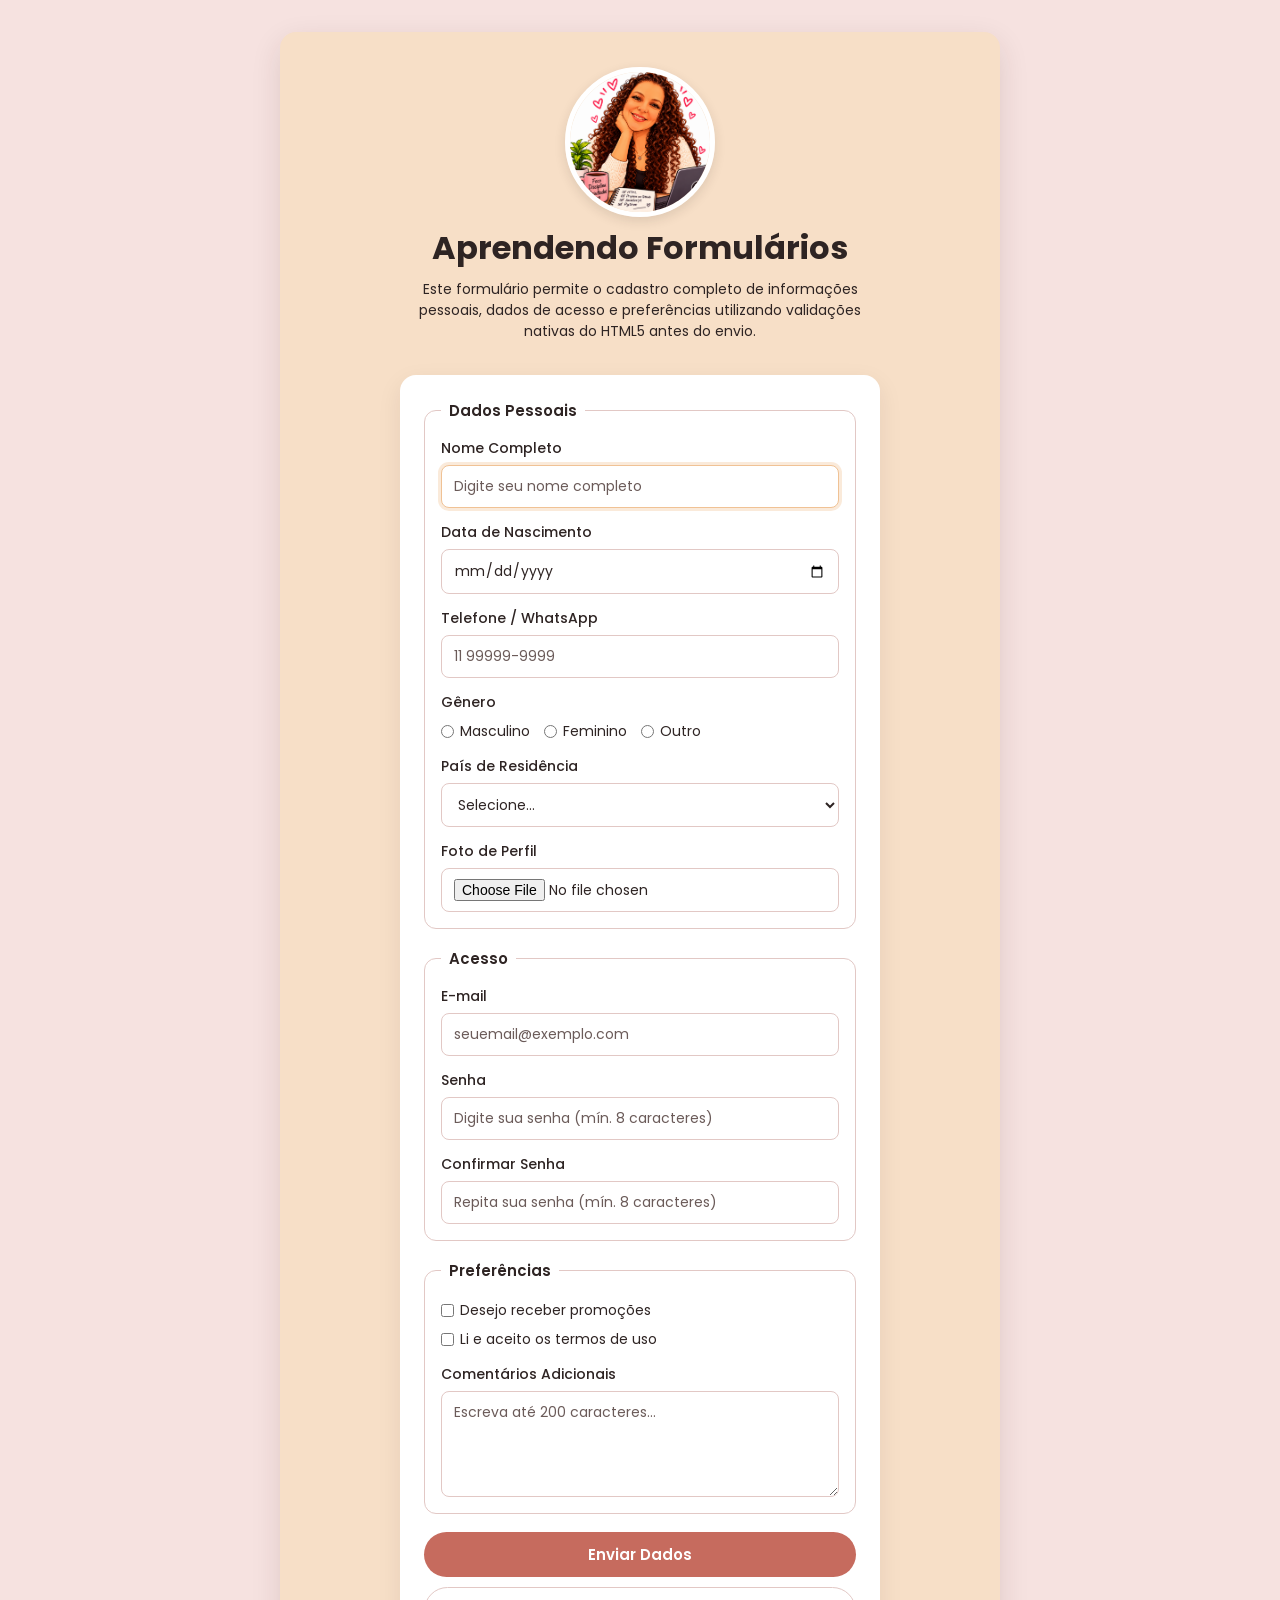
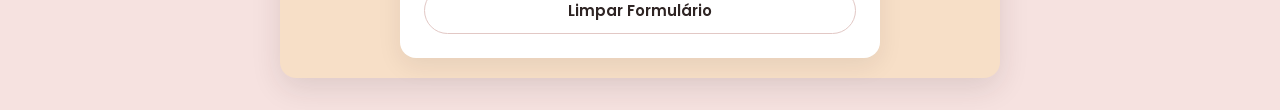
==== AtivSemana4/index.html @ abc37935 "Atualizando atividade" ====
<!DOCTYPE html>
<html lang="pt-br">
<head>
    <meta charset="UTF-8">
    <meta name="viewport" content="width=device-width, initial-scale=1.0">
    <link rel="preconnect" href="https://fonts.googleapis.com">
    <link rel="preconnect" href="https://fonts.gstatic.com" crossorigin>
    <link href="https://fonts.googleapis.com/css2?family=Poppins:ital,wght@0,100;0,200;0,300;0,400;0,500;0,600;0,700;0,800;0,900;1,100;1,200;1,300;1,400;1,500;1,600;1,700;1,800;1,900&display=swap" rel="stylesheet">
    <link rel="stylesheet" href="style.css">
    <title>Aprendendo Formulários</title>
</head>
<body>
    <main class="container">
        <section class="cabecalho">
            <img src="imagens/avatar.png" alt="Avatar de uma mulher" class="avatar">
            <h1>Aprendendo Formulários</h1>
            <p>Este formulário permite o cadastro completo de informações pessoais, dados de acesso e preferências utilizando validações nativas do HTML5 antes do envio.</p>
        </section>

        <section class="container-sec">
            <div class="container-formulario">
                <form action="recebedados.html" method="post">
                    <fieldset class="grupo-secao">
                        <legend>Dados Pessoais</legend>

                        <div class="campo">
                            <label for="nome-completo">Nome Completo</label>
                            <input
                                type="text"
                                name="nomeCompleto"
                                id="nome-completo"
                                placeholder="Digite seu nome completo"
                                maxlength="50"
                                pattern="[A-Za-zÀ-ÖØ-öø-ÿ]+( [A-Za-zÀ-ÖØ-öø-ÿ]+)+"
                                title="Digite seu nome completo sem números"
                                autofocus
                                required
                            >
                        </div>

                        <div class="campo">
                            <label for="data-nascimento">Data de Nascimento</label>
                            <input
                                type="date"
                                name="dataNascimento"
                                id="data-nascimento"
                                min="1920-01-01"
                                max="2008-10-08"
                                title="Você deve ter pelo menos 18 anos"
                                required
                            >
                        </div>

                        <div class="campo">
                            <label for="telefone">Telefone / WhatsApp</label>
                            <input
                                type="tel"
                                name="telefone"
                                id="telefone"
                                placeholder="11 99999-9999"
                                pattern="[0-9]{2} [0-9]{5}-[0-9]{4}"
                                title="Formato exigido: DDD + Número (ex: 11 99999-9999)"
                            >
                        </div>

                        <div class="campo">
                            <label for="genero-masculino">Gênero</label>
                            <div class="opcoes-linha">
                                <label class="opcao-item" for="genero-masculino">
                                    <input type="radio" name="genero" id="genero-masculino" value="Masculino">
                                    <span>Masculino</span>
                                </label>
                                <label class="opcao-item" for="genero-feminino">
                                    <input type="radio" name="genero" id="genero-feminino" value="Feminino">
                                    <span>Feminino</span>
                                </label>
                                <label class="opcao-item" for="genero-outro">
                                    <input type="radio" name="genero" id="genero-outro" value="Outro">
                                    <span>Outro</span>
                                </label>
                            </div>
                        </div>

                        <div class="campo">
                            <label for="pais">País de Residência</label>
                            <select name="pais" id="pais">
                                <option value="" disabled selected>Selecione...</option>
                                <optgroup label="América do Sul">
                                    <option value="Brasil">Brasil</option>
                                    <option value="Argentina">Argentina</option>
                                    <option value="Chile">Chile</option>
                                </optgroup>
                                <optgroup label="América do Norte">
                                    <option value="Canadá">Canadá</option>
                                    <option value="Estados Unidos">Estados Unidos</option>
                                    <option value="México">México</option>
                                </optgroup>
                                <optgroup label="Europa">
                                    <option value="Portugal">Portugal</option>
                                    <option value="Espanha">Espanha</option>
                                    <option value="Alemanha">Alemanha</option>
                                </optgroup>
                                <optgroup label="Ásia">
                                    <option value="Japão">Japão</option>
                                    <option value="Coreia do Sul">Coreia do Sul</option>
                                </optgroup>
                            </select>
                        </div>

                        <div class="campo">
                            <label for="foto-perfil">Foto de Perfil</label>
                            <input
                                type="file"
                                name="fotoPerfil"
                                id="foto-perfil"
                                accept="image/*"
                            >
                        </div>
                    </fieldset>

                    <fieldset class="grupo-secao">
                        <legend>Acesso</legend>

                        <div class="campo">
                            <label for="email">E-mail</label>
                            <input
                                type="email"
                                name="email"
                                id="email"
                                placeholder="seuemail@exemplo.com"
                                autocomplete="email"
                                pattern="[a-z0-9._%+\-]+@[a-z0-9.\-]+\.[a-z]{2,}$"
                                title="Digite um e-mail válido"
                                required
                            >
                        </div>

                        <div class="campo">
                            <label for="senha">Senha</label>
                            <input
                                type="password"
                                name="senha"
                                id="senha"
                                placeholder="Digite sua senha (mín. 8 caracteres)"
                                minlength="8"
                                title="A senha deve ter no mínimo 8 caracteres"
                                required
                            >
                        </div>

                        <div class="campo">
                            <label for="confirmar-senha">Confirmar Senha</label>
                            <input
                                type="password"
                                name="confirmarSenha"
                                id="confirmar-senha"
                                placeholder="Repita sua senha (mín. 8 caracteres)"
                                minlength="8"
                                title="Confirme sua senha com no mínimo 8 caracteres"
                                required
                            >
                        </div>
                    </fieldset>

                    <fieldset class="grupo-secao">
                        <legend>Preferências</legend>

                        <div class="campo">
                            <div class="opcoes-coluna">
                                <label class="opcao-item" for="promocoes">
                                    <input type="checkbox" name="promocoes" id="promocoes" value="sim">
                                    <span>Desejo receber promoções</span>
                                </label>
                                <label class="opcao-item" for="termos">
                                    <input type="checkbox" name="termos" id="termos" value="aceito" required>
                                    <span>Li e aceito os termos de uso</span>
                                </label>
                            </div>
                        </div>

                        <div class="campo">
                            <label for="comentarios">Comentários Adicionais</label>
                            <textarea
                                name="comentarios"
                                id="comentarios"
                                rows="4"
                                maxlength="200"
                                placeholder="Escreva até 200 caracteres..."
                            ></textarea>
                        </div>
                    </fieldset>

                    <div class="acoes">
                        <button type="submit">Enviar Dados</button>
                        <button type="reset" class="btn-limpar">Limpar Formulário</button>
                    </div>
                </form>
            </div>
        </section>
    </main>
</body>
</html>
---- AtivSemana4/style.css ----
*{
    margin: 0;
    padding: 0;
    box-sizing: border-box;
}

img {
    max-width: 100%;
    display: block;
}

:root {
    --cor-fundo-principal: #F6E2E0;
    --container: #f7dfc7;
    --fundo-formulario: #FFFFFF;
    --borda-formulario: #E2C8C5;
    --botao-envio: #C66B5E;
    --botao-envio-hover: #a95647;
    --texto-principal: #2E2423;
    --texto-secundario: #6B5B59;
    --area-focada: #f0c295;
}

body {
    background-color: var(--cor-fundo-principal);
    font-family: "Poppins", sans-serif;
    display: flex;
    flex-direction: column;
    align-items: center;
    padding: 32px 16px;
}

.container {
    background-color: var(--container);
    display: flex;
    flex-direction: column;
    width: 100%;
    max-width: 720px;
    padding: 20px;
    margin: 0 auto;
    align-items: center;
    justify-content: center;
    text-align: center;
    box-shadow: 0 10px 30px rgba(46, 36, 35, 0.12);
    border-radius: 16px;
}

.cabecalho {
    display: flex;
    flex-direction: column;
    justify-content: center;
    align-items: center;
    gap: 12px;
    width: 100%;
    max-width: 520px;
    padding: 15px;
    margin-bottom: 18px;
}

.cabecalho h1 {
    font-size: 32px;
    line-height: 1.2;
    color: var(--texto-principal);
}

.cabecalho p {
    font-size: 14px;
    line-height: 1.5;
    color: var(--texto-principal);
}

.avatar {
    width: 150px;
    height: 150px;
    border: 5px solid #FFFFFF;
    border-radius: 50%;
    object-fit: cover;
    box-shadow: 0 4px 12px rgba(44, 30, 27, 0.12);
}

.container-sec {
    width: 100%;
    max-width: 480px;
}

.container-formulario {
    display: flex;
    flex-direction: column;
    width: 100%;
}

.container-formulario form {
    background-color: var(--fundo-formulario);
    padding: 24px;
    border-radius: 16px;
    box-shadow: 0 8px 24px rgba(44, 30, 27, 0.08);
    display: flex;
    flex-direction: column;
    gap: 18px;
}

.grupo-secao {
    border: 1px solid var(--borda-formulario);
    border-radius: 12px;
    padding: 16px;
    display: flex;
    flex-direction: column;
    gap: 14px;
    text-align: left;
}

.grupo-secao legend {
    padding: 0 8px;
    font-size: 15px;
    font-weight: 600;
    color: var(--texto-principal);
}

.campo {
    display: flex;
    flex-direction: column;
    text-align: left;
    gap: 6px;
    color: var(--texto-principal);
}

.campo label {
    font-size: 14px;
    font-weight: 500;
    color: var(--texto-principal);
}

input[type="text"],
input[type="email"],
input[type="tel"],
input[type="date"],
input[type="password"],
input[type="file"],
select,
textarea {
    width: 100%;
    padding: 10px 12px;
    border: 1px solid var(--borda-formulario);
    border-radius: 8px;
    background-color: var(--fundo-formulario);
    color: var(--texto-principal);
    font-family: inherit;
    font-size: 14px;
}

input::placeholder,
textarea::placeholder {
    color: var(--texto-secundario);
}

input:focus,
select:focus,
textarea:focus {
    outline: none;
    border-color: var(--area-focada);
    box-shadow: 0 0 0 3px rgba(240, 194, 149, 0.35);
}

textarea {
    resize: vertical;
}

.opcoes-linha {
    display: flex;
    flex-wrap: wrap;
    gap: 14px;
    margin-top: 2px;
}

.opcoes-coluna {
    display: flex;
    flex-direction: column;
    gap: 8px;
    margin-top: 2px;
}

.opcao-item {
    display: inline-flex;
    align-items: center;
    gap: 6px;
    font-size: 14px;
    font-weight: 400 !important;
    cursor: pointer;
}

input[type="radio"],
input[type="checkbox"] {
    accent-color: var(--botao-envio);
    cursor: pointer;
}

.acoes {
    display: flex;
    flex-direction: column;
    gap: 10px;
}

button {
    width: 100%;
    padding: 11px;
    background-color: var(--botao-envio);
    color: #FFFFFF;
    border: none;
    border-radius: 999px;
    font-family: inherit;
    font-size: 15px;
    font-weight: 600;
    cursor: pointer;
}

button:hover {
    background-color: var(--botao-envio-hover);
}

.btn-limpar {
    background-color: transparent;
    color: var(--texto-principal);
    border: 1px solid var(--borda-formulario);
}

.btn-limpar:hover {
    background-color: var(--cor-fundo-principal);
}
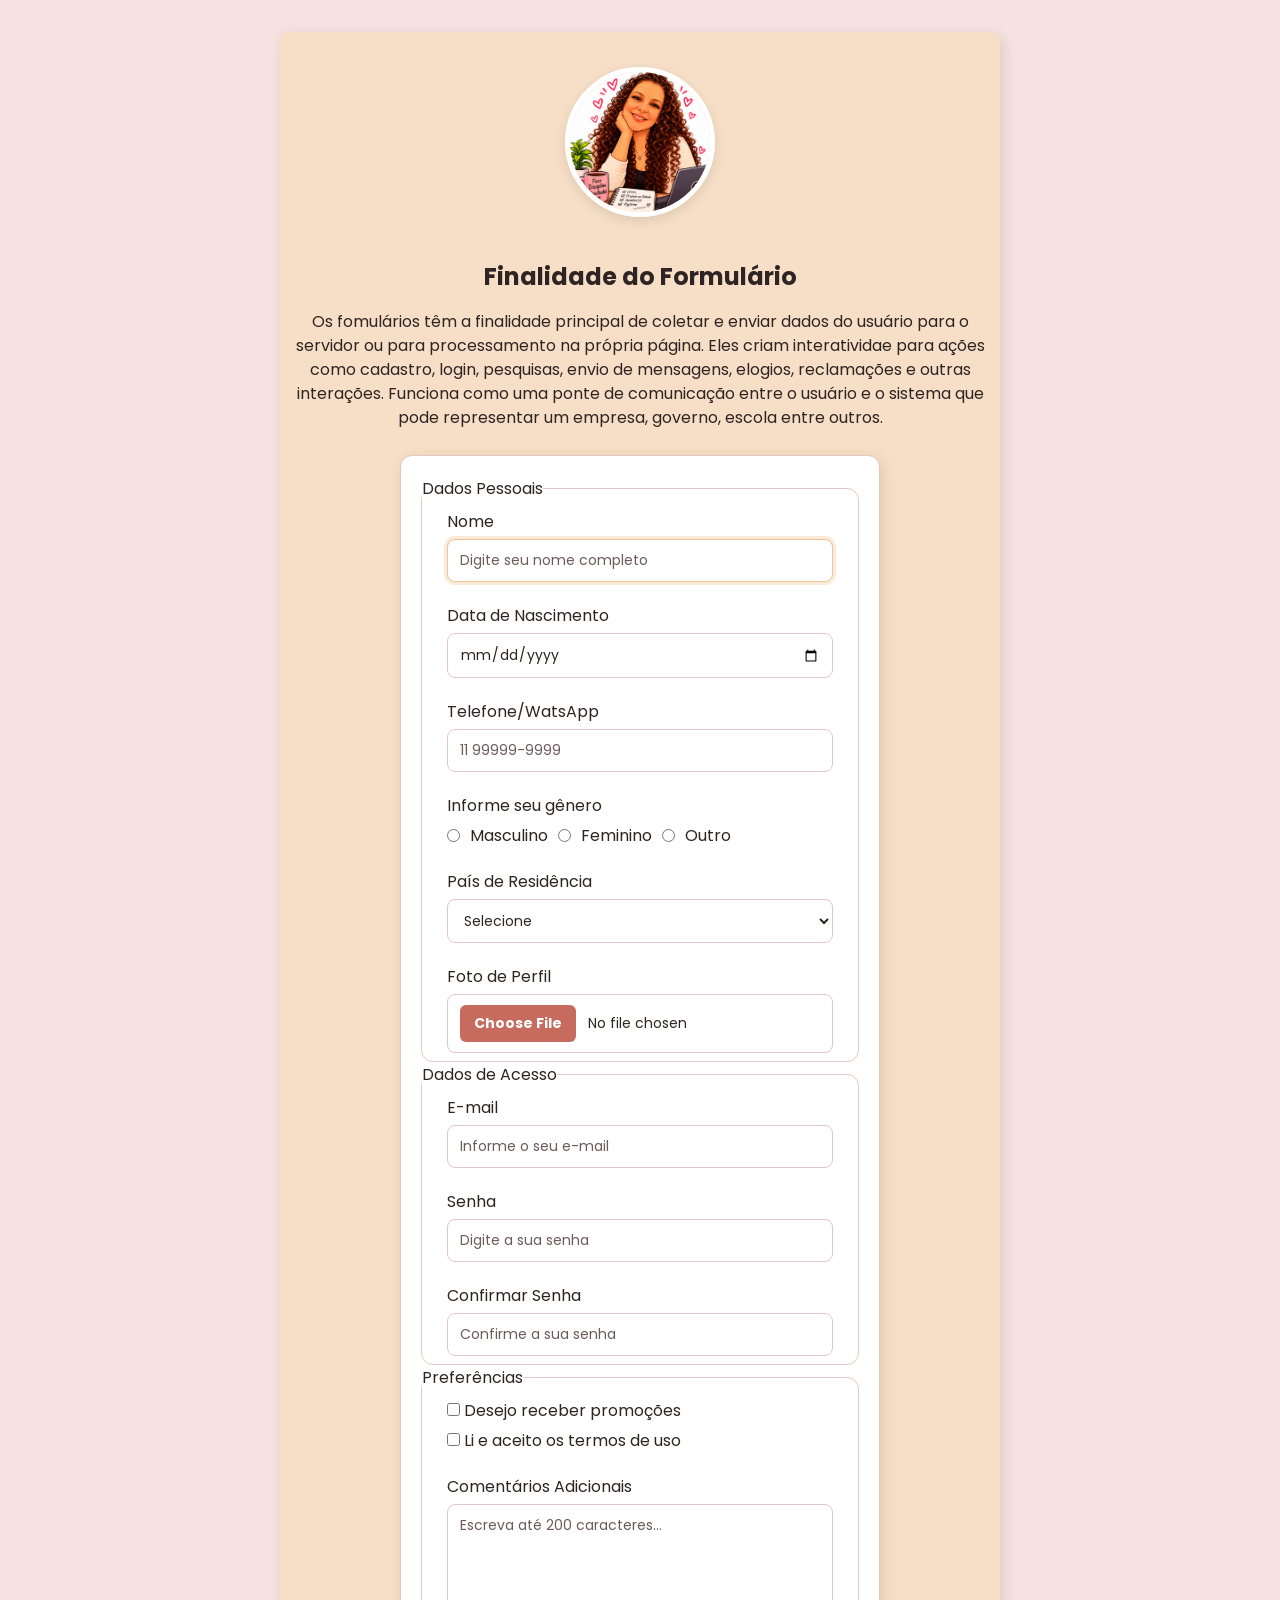
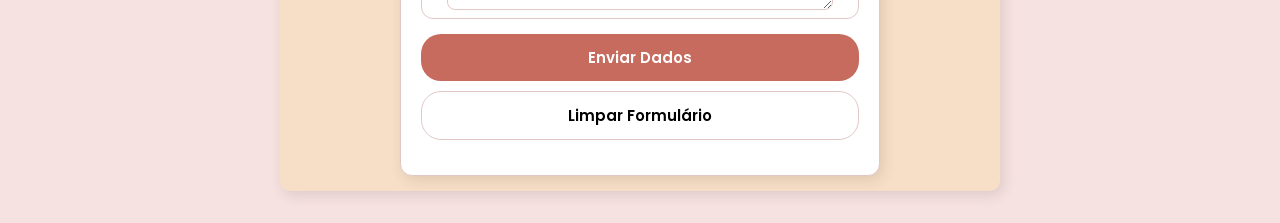
==== commit 5e26972c: "Atualizando atividade avaliativa" ====
--- a/AtivSemana4/index.html
+++ b/AtivSemana4/index.html
@@ -8,195 +8,319 @@
     <link href="https://fonts.googleapis.com/css2?family=Poppins:ital,wght@0,100;0,200;0,300;0,400;0,500;0,600;0,700;0,800;0,900;1,100;1,200;1,300;1,400;1,500;1,600;1,700;1,800;1,900&display=swap" rel="stylesheet">
     <link rel="stylesheet" href="style.css">
     <title>Aprendendo Formulários</title>
+    <script src="acoes.js" defer></script>
 </head>
 <body>
-    <main class="container">
-        <section class="cabecalho">
-            <img src="imagens/avatar.png" alt="Avatar de uma mulher" class="avatar">
-            <h1>Aprendendo Formulários</h1>
-            <p>Este formulário permite o cadastro completo de informações pessoais, dados de acesso e preferências utilizando validações nativas do HTML5 antes do envio.</p>
+    <main class="container-principal">
+        <section class="container-info">
+            <figure class="avatar">
+                <img src="imagens/avatar.png" alt="Avatar de uma mulher">
+            </figure>
+            <h1>Finalidade do Formulário</h1>
+            <p class="finalidade-form">
+                Os fomulários têm a finalidade principal de coletar e enviar dados do usuário para o servidor ou para processamento na própria página. Eles criam interatividae para ações como cadastro, login, pesquisas, envio de mensagens, elogios, reclamações e outras interações. Funciona como uma ponte de comunicação entre o usuário e o sistema que pode representar um empresa, governo, escola entre outros. 
+            </p>
         </section>
-
-        <section class="container-sec">
-            <div class="container-formulario">
-                <form action="recebedados.html" method="post">
-                    <fieldset class="grupo-secao">
-                        <legend>Dados Pessoais</legend>
-
-                        <div class="campo">
-                            <label for="nome-completo">Nome Completo</label>
-                            <input
-                                type="text"
-                                name="nomeCompleto"
-                                id="nome-completo"
-                                placeholder="Digite seu nome completo"
-                                maxlength="50"
-                                pattern="[A-Za-zÀ-ÖØ-öø-ÿ]+( [A-Za-zÀ-ÖØ-öø-ÿ]+)+"
-                                title="Digite seu nome completo sem números"
-                                autofocus
-                                required
-                            >
+        <section class="container-form">
+            <form action="recebedados.html" method="post" id="formulario-contato">
+                <fieldset class="grupo-secao">
+                    <legend>Dados Pessoais</legend>
+                    <div class="campo-form">
+                        <label for="nome">Nome</label>
+                        <input type="text" name="nome" id="nome" autocomplete="name" placeholder="Digite seu nome completo" title="Digite seu nome completo sem números" maxlength="50" autofocus required>
+                    </div>
+                    <div class="campo-form">
+                        <label for="data-nasc">Data de Nascimento</label>
+                        <input type="date" name="data-nasc"  id="data-nasc" max="2008-11-23" min="1920-01-01" required >
+                    </div>
+                    <div class="campo-form">
+                        <label for="tel">Telefone/WatsApp</label>
+                        <input type="tel" name="tel" id="tel" placeholder="11 99999-9999" pattern="[0-9]{2} [0-9]{5}-[0-9]{4}" title="Formato exigido: DDD + Número(ex:  11 99999-9999)">
+                    </div>
+                    
+                    <div class="campo-form">
+                        <label for="genero">Informe seu gênero</label>
+                        <div class="genero">
+                            <input type="radio" name="genero" id="genero" value="masculino">
+                            <span>Masculino</span>
+                            <input type="radio" name="genero" id="genero" value="feminino">
+                            <span>Feminino</span>
+                            <input type="radio" name="genero" id="genero" value="outro">
+                            <span>Outro</span>
                         </div>
-
-                        <div class="campo">
-                            <label for="data-nascimento">Data de Nascimento</label>
-                            <input
-                                type="date"
-                                name="dataNascimento"
-                                id="data-nascimento"
-                                min="1920-01-01"
-                                max="2008-10-08"
-                                title="Você deve ter pelo menos 18 anos"
-                                required
-                            >
+                    </div>
+                    <div class="campo-form">
+                        <label for="pais">País de Residência</label>
+                        <select name="pais" id="pais" required>
+                            <option value="" disabled selected>Selecione</option>
+                            <optgroup label="América do Sul">
+                                <option value="AR">Argentina</option>
+                                <option value="BO">Bolívia</option>
+                                <option value="BR">Brasil</option>
+                                <option value="CL">Chile</option>
+                                <option value="CO">Colômbia</option>
+                                <option value="EC">Equador</option>
+                                <option value="GY">Guiana</option>
+                                <option value="GF">Guiana Francesa</option>
+                                <option value="PY">Paraguai</option>
+                                <option value="PE">Peru</option>
+                                <option value="SR">Suriname</option>
+                                <option value="UY">Uruguai</option>
+                                <option value="VE">Venezuela</option>
+                            </optgroup>
+
+                            <optgroup label="América do Norte">
+                                <option value="CA">Canadá</option>
+                                <option value="US">Estados Unidos</option>
+                                <option value="MX">México</option>
+                            </optgroup>
+
+                            <optgroup label="América Central">
+                                <option value="BZ">Belize</option>
+                                <option value="CR">Costa Rica</option>
+                                <option value="SV">El Salvador</option>
+                                <option value="GT">Guatemala</option>
+                                <option value="HN">Honduras</option>
+                                <option value="NI">Nicarágua</option>
+                                <option value="PA">Panamá</option>
+                            </optgroup>
+
+                            <optgroup label="Caribe">
+                                <option value="AG">Antígua e Barbuda</option>
+                                <option value="BS">Bahamas</option>
+                                <option value="BB">Barbados</option>
+                                <option value="CU">Cuba</option>
+                                <option value="DM">Dominica</option>
+                                <option value="GD">Granada</option>
+                                <option value="HT">Haiti</option>
+                                <option value="JM">Jamaica</option>
+                                <option value="PR">Porto Rico</option>
+                                <option value="DO">República Dominicana</option>
+                                <option value="LC">Santa Lúcia</option>
+                                <option value="KN">São Cristóvão e Neves</option>
+                                <option value="VC">São Vicente e Granadinas</option>
+                                <option value="TT">Trinidad e Tobago</option>
+                            </optgroup>
+
+                            <optgroup label="Europa">
+                                <option value="AL">Albânia</option>
+                                <option value="DE">Alemanha</option>
+                                <option value="AD">Andorra</option>
+                                <option value="AM">Armênia</option>
+                                <option value="AT">Áustria</option>
+                                <option value="AZ">Azerbaijão</option>
+                                <option value="BE">Bélgica</option>
+                                <option value="BY">Bielorrússia</option>
+                                <option value="BA">Bósnia e Herzegovina</option>
+                                <option value="BG">Bulgária</option>
+                                <option value="CY">Chipre</option>
+                                <option value="HR">Croácia</option>
+                                <option value="DK">Dinamarca</option>
+                                <option value="SK">Eslováquia</option>
+                                <option value="SI">Eslovênia</option>
+                                <option value="ES">Espanha</option>
+                                <option value="EE">Estônia</option>
+                                <option value="FI">Finlândia</option>
+                                <option value="FR">França</option>
+                                <option value="GE">Geórgia</option>
+                                <option value="GR">Grécia</option>
+                                <option value="HU">Hungria</option>
+                                <option value="IE">Irlanda</option>
+                                <option value="IS">Islândia</option>
+                                <option value="IT">Itália</option>
+                                <option value="XK">Kosovo</option>
+                                <option value="LV">Letônia</option>
+                                <option value="LI">Liechtenstein</option>
+                                <option value="LT">Lituânia</option>
+                                <option value="LU">Luxemburgo</option>
+                                <option value="MK">Macedônia do Norte</option>
+                                <option value="MT">Malta</option>
+                                <option value="MD">Moldávia</option>
+                                <option value="MC">Mônaco</option>
+                                <option value="ME">Montenegro</option>
+                                <option value="NO">Noruega</option>
+                                <option value="NL">Países Baixos</option>
+                                <option value="PL">Polônia</option>
+                                <option value="PT">Portugal</option>
+                                <option value="GB">Reino Unido</option>
+                                <option value="CZ">República Tcheca</option>
+                                <option value="RO">Romênia</option>
+                                <option value="RU">Rússia</option>
+                                <option value="SM">San Marino</option>
+                                <option value="RS">Sérvia</option>
+                                <option value="SE">Suécia</option>
+                                <option value="CH">Suíça</option>
+                                <option value="TR">Turquia</option>
+                                <option value="UA">Ucrânia</option>
+                                <option value="VA">Vaticano</option>
+                            </optgroup>
+
+                            <optgroup label="Ásia">
+                                <option value="AF">Afeganistão</option>
+                                <option value="SA">Arábia Saudita</option>
+                                <option value="BH">Bahrein</option>
+                                <option value="BD">Bangladesh</option>
+                                <option value="BN">Brunei</option>
+                                <option value="BT">Butão</option>
+                                <option value="KH">Camboja</option>
+                                <option value="QA">Catar</option>
+                                <option value="KZ">Cazaquistão</option>
+                                <option value="CN">China</option>
+                                <option value="SG">Singapura</option>
+                                <option value="KR">Coreia do Sul</option>
+                                <option value="KP">Coreia do Norte</option>
+                                <option value="AE">Emirados Árabes Unidos</option>
+                                <option value="PH">Filipinas</option>
+                                <option value="YE">Iêmen</option>
+                                <option value="IN">Índia</option>
+                                <option value="ID">Indonésia</option>
+                                <option value="IR">Irã</option>
+                                <option value="IQ">Iraque</option>
+                                <option value="IL">Israel</option>
+                                <option value="JP">Japão</option>
+                                <option value="JO">Jordânia</option>
+                                <option value="KW">Kuwait</option>
+                                <option value="LA">Laos</option>
+                                <option value="LB">Líbano</option>
+                                <option value="MY">Malásia</option>
+                                <option value="MV">Maldivas</option>
+                                <option value="MM">Mianmar</option>
+                                <option value="MN">Mongólia</option>
+                                <option value="NP">Nepal</option>
+                                <option value="OM">Omã</option>
+                                <option value="PK">Paquistão</option>
+                                <option value="KG">Quirguistão</option>
+                                <option value="SY">Síria</option>
+                                <option value="LK">Sri Lanka</option>
+                                <option value="TJ">Tajiquistão</option>
+                                <option value="TH">Tailândia</option>
+                                <option value="TW">Taiwan</option>
+                                <option value="TL">Timor-Leste</option>
+                                <option value="TM">Turcomenistão</option>
+                                <option value="UZ">Uzbequistão</option>
+                                <option value="VN">Vietnã</option>
+                            </optgroup>
+
+                            <optgroup label="África">
+                                <option value="ZA">África do Sul</option>
+                                <option value="AO">Angola</option>
+                                <option value="DZ">Argélia</option>
+                                <option value="BJ">Benin</option>
+                                <option value="BW">Botsuana</option>
+                                <option value="BF">Burkina Faso</option>
+                                <option value="BI">Burundi</option>
+                                <option value="CV">Cabo Verde</option>
+                                <option value="CM">Camarões</option>
+                                <option value="TD">Chade</option>
+                                <option value="KM">Comores</option>
+                                <option value="CG">Congo-Brazzaville</option>
+                                <option value="CD">Congo-Kinshasa</option>
+                                <option value="CI">Costa do Marfim</option>
+                                <option value="DJ">Djibuti</option>
+                                <option value="EG">Egito</option>
+                                <option value="ER">Eritreia</option>
+                                <option value="SZ">Essuatíni</option>
+                                <option value="ET">Etiópia</option>
+                                <option value="GA">Gabão</option>
+                                <option value="GM">Gâmbia</option>
+                                <option value="GH">Gana</option>
+                                <option value="GN">Guiné</option>
+                                <option value="GQ">Guiné Equatorial</option>
+                                <option value="GW">Guiné-Bissau</option>
+                                <option value="LS">Lesoto</option>
+                                <option value="LR">Libéria</option>
+                                <option value="LY">Líbia</option>
+                                <option value="MG">Madagascar</option>
+                                <option value="MW">Malawi</option>
+                                <option value="ML">Mali</option>
+                                <option value="MA">Marrocos</option>
+                                <option value="MU">Maurício</option>
+                                <option value="MR">Mauritânia</option>
+                                <option value="MZ">Moçambique</option>
+                                <option value="NA">Namíbia</option>
+                                <option value="NE">Níger</option>
+                                <option value="NG">Nigéria</option>
+                                <option value="KE">Quênia</option>
+                                <option value="CF">República Centro-Africana</option>
+                                <option value="RW">Ruanda</option>
+                                <option value="ST">São Tomé e Príncipe</option>
+                                <option value="SN">Senegal</option>
+                                <option value="SL">Serra Leoa</option>
+                                <option value="SC">Seicheles</option>
+                                <option value="SO">Somália</option>
+                                <option value="SD">Sudão</option>
+                                <option value="SS">Sudão do Sul</option>
+                                <option value="TZ">Tanzânia</option>
+                                <option value="TG">Togo</option>
+                                <option value="TN">Tunísia</option>
+                                <option value="UG">Uganda</option>
+                                <option value="ZM">Zâmbia</option>
+                                <option value="ZW">Zimbábue</option>
+                            </optgroup>
+
+                            <optgroup label="Oceania">
+                                <option value="AU">Austrália</option>
+                                <option value="FJ">Fiji</option>
+                                <option value="MH">Ilhas Marshall</option>
+                                <option value="SB">Ilhas Salomão</option>
+                                <option value="KI">Kiribati</option>
+                                <option value="FM">Micronésia</option>
+                                <option value="NR">Nauru</option>
+                                <option value="NZ">Nova Zelândia</option>
+                                <option value="PW">Palau</option>
+                                <option value="PG">Papua-Nova Guiné</option>
+                                <option value="WS">Samoa</option>
+                                <option value="TO">Tonga</option>
+                                <option value="TV">Tuvalu</option>
+                                <option value="VU">Vanuatu</option>
+                            </optgroup>
+                        </select>
+                    </div>
+                    <div class="campo-form">
+                        <label for="foto">Foto de Perfil</label>
+                        <input type="file" name="foto" id="foto" accept="image/*">
+                    </div>
+                </fieldset>
+                <fieldset class="grupo-secao">
+                    <legend>Dados de Acesso</legend>
+                    <div class="campo-form">
+                        <label for="email">E-mail</label>
+                        <input type="email" name="email" id="email" placeholder="Informe o seu e-mail" autocomplete="email" title="Digite um e-mail válido" required>
+                    </div>
+                    <div class="campo-form">
+                        <label for="senha">Senha</label>
+                        <input type="password" name="senha" id="senha" minlength="8" placeholder="Digite a sua senha" title="A senha deve ter no mínimo 8 caracteres" required>
+                    </div>
+                    <div class="campo-form">
+                        <label for="confirmaSenha">Confirmar Senha</label>
+                        <input type="password" id="confirmaSenha" name="confirmarSenha" minlength="8" placeholder="Confirme a sua senha" title="Confirme a senha digitada" required>
+                    </div>
+                </fieldset>
+                <fieldset class="grupo-secao">
+                    <legend>Preferências</legend>
+                    <div class="campo-form">
+                        <div>
+                            <input type="checkbox" name="promo" id="promo">
+                            <span class="promo">Desejo receber promoções</span>
                         </div>
-
-                        <div class="campo">
-                            <label for="telefone">Telefone / WhatsApp</label>
-                            <input
-                                type="tel"
-                                name="telefone"
-                                id="telefone"
-                                placeholder="11 99999-9999"
-                                pattern="[0-9]{2} [0-9]{5}-[0-9]{4}"
-                                title="Formato exigido: DDD + Número (ex: 11 99999-9999)"
-                            >
+                        <div>
+                            <input type="checkbox" name="termos" id="termos" required>
+                            <span>Li e aceito os termos de uso</span>
                         </div>
-
-                        <div class="campo">
-                            <label for="genero-masculino">Gênero</label>
-                            <div class="opcoes-linha">
-                                <label class="opcao-item" for="genero-masculino">
-                                    <input type="radio" name="genero" id="genero-masculino" value="Masculino">
-                                    <span>Masculino</span>
-                                </label>
-                                <label class="opcao-item" for="genero-feminino">
-                                    <input type="radio" name="genero" id="genero-feminino" value="Feminino">
-                                    <span>Feminino</span>
-                                </label>
-                                <label class="opcao-item" for="genero-outro">
-                                    <input type="radio" name="genero" id="genero-outro" value="Outro">
-                                    <span>Outro</span>
-                                </label>
-                            </div>
-                        </div>
-
-                        <div class="campo">
-                            <label for="pais">País de Residência</label>
-                            <select name="pais" id="pais">
-                                <option value="" disabled selected>Selecione...</option>
-                                <optgroup label="América do Sul">
-                                    <option value="Brasil">Brasil</option>
-                                    <option value="Argentina">Argentina</option>
-                                    <option value="Chile">Chile</option>
-                                </optgroup>
-                                <optgroup label="América do Norte">
-                                    <option value="Canadá">Canadá</option>
-                                    <option value="Estados Unidos">Estados Unidos</option>
-                                    <option value="México">México</option>
-                                </optgroup>
-                                <optgroup label="Europa">
-                                    <option value="Portugal">Portugal</option>
-                                    <option value="Espanha">Espanha</option>
-                                    <option value="Alemanha">Alemanha</option>
-                                </optgroup>
-                                <optgroup label="Ásia">
-                                    <option value="Japão">Japão</option>
-                                    <option value="Coreia do Sul">Coreia do Sul</option>
-                                </optgroup>
-                            </select>
-                        </div>
-
-                        <div class="campo">
-                            <label for="foto-perfil">Foto de Perfil</label>
-                            <input
-                                type="file"
-                                name="fotoPerfil"
-                                id="foto-perfil"
-                                accept="image/*"
-                            >
-                        </div>
-                    </fieldset>
-
-                    <fieldset class="grupo-secao">
-                        <legend>Acesso</legend>
-
-                        <div class="campo">
-                            <label for="email">E-mail</label>
-                            <input
-                                type="email"
-                                name="email"
-                                id="email"
-                                placeholder="seuemail@exemplo.com"
-                                autocomplete="email"
-                                pattern="[a-z0-9._%+\-]+@[a-z0-9.\-]+\.[a-z]{2,}$"
-                                title="Digite um e-mail válido"
-                                required
-                            >
-                        </div>
-
-                        <div class="campo">
-                            <label for="senha">Senha</label>
-                            <input
-                                type="password"
-                                name="senha"
-                                id="senha"
-                                placeholder="Digite sua senha (mín. 8 caracteres)"
-                                minlength="8"
-                                title="A senha deve ter no mínimo 8 caracteres"
-                                required
-                            >
-                        </div>
-
-                        <div class="campo">
-                            <label for="confirmar-senha">Confirmar Senha</label>
-                            <input
-                                type="password"
-                                name="confirmarSenha"
-                                id="confirmar-senha"
-                                placeholder="Repita sua senha (mín. 8 caracteres)"
-                                minlength="8"
-                                title="Confirme sua senha com no mínimo 8 caracteres"
-                                required
-                            >
-                        </div>
-                    </fieldset>
-
-                    <fieldset class="grupo-secao">
-                        <legend>Preferências</legend>
-
-                        <div class="campo">
-                            <div class="opcoes-coluna">
-                                <label class="opcao-item" for="promocoes">
-                                    <input type="checkbox" name="promocoes" id="promocoes" value="sim">
-                                    <span>Desejo receber promoções</span>
-                                </label>
-                                <label class="opcao-item" for="termos">
-                                    <input type="checkbox" name="termos" id="termos" value="aceito" required>
-                                    <span>Li e aceito os termos de uso</span>
-                                </label>
-                            </div>
-                        </div>
-
-                        <div class="campo">
-                            <label for="comentarios">Comentários Adicionais</label>
-                            <textarea
-                                name="comentarios"
-                                id="comentarios"
-                                rows="4"
-                                maxlength="200"
-                                placeholder="Escreva até 200 caracteres..."
-                            ></textarea>
-                        </div>
-                    </fieldset>
-
-                    <div class="acoes">
-                        <button type="submit">Enviar Dados</button>
-                        <button type="reset" class="btn-limpar">Limpar Formulário</button>
-                    </div>
-                </form>
-            </div>
+                    </div>
+                    <div class="campo-form">
+                        <label for="mensagem">Comentários Adicionais</label>
+                        <textarea name="mensagem" id="mensagemmaxlength="200" rows="4" placeholder="Escreva até 200 caracteres..."></textarea>
+                    </div>
+                </fieldset>
+                <div class="acoes">
+                    <button type="submit" class="envio">Enviar Dados</button>
+                    <button type="reset" class="limpar">Limpar Formulário</button>
+                </div>
+            </form>
         </section>
     </main>
+    
+    
 </body>
 </html>
--- a/AtivSemana4/style.css
+++ b/AtivSemana4/style.css
@@ -2,11 +2,6 @@
     margin: 0;
     padding: 0;
     box-sizing: border-box;
-}
-
-img {
-    max-width: 100%;
-    display: block;
 }
 
 :root {
@@ -20,124 +15,100 @@
     --texto-secundario: #6B5B59;
     --area-focada: #f0c295;
 }
-
-body {
+body{
     background-color: var(--cor-fundo-principal);
     font-family: "Poppins", sans-serif;
     display: flex;
     flex-direction: column;
     align-items: center;
+    gap: 15px;
     padding: 32px 16px;
+
 }
 
-.container {
+.avatar{
+    width: 40%;
+    padding: 20px;
+    text-align: center;
+    
+}
+.avatar img{
+    width: 150px;
+    height: 150px;
+    border-radius: 50%;
+    border: 5px solid #FFFFFF;
+    box-shadow: 0 4px 12px rgba(44, 30, 27, 0.12);
+}
+.container-principal{
     background-color: var(--container);
     display: flex;
     flex-direction: column;
-    width: 100%;
+    align-items: center;
     max-width: 720px;
-    padding: 20px;
-    margin: 0 auto;
-    align-items: center;
-    justify-content: center;
-    text-align: center;
-    box-shadow: 0 10px 30px rgba(46, 36, 35, 0.12);
-    border-radius: 16px;
+    padding: 15px;
+    border-radius: 10px;
+    box-shadow: 3px 4px 14px rgba(44, 30, 27, 0.12) ;
 }
 
-.cabecalho {
+.container-info{
+    width: 100%;
     display: flex;
     flex-direction: column;
-    justify-content: center;
-    align-items: center;
-    gap: 12px;
-    width: 100%;
-    max-width: 520px;
-    padding: 15px;
-    margin-bottom: 18px;
-}
-
-.cabecalho h1 {
-    font-size: 32px;
-    line-height: 1.2;
+    align-items: center;justify-content: center;
+    text-align: center;
+    line-height: 1.5;
+    gap: 15px;
+    margin-bottom: 25px;
     color: var(--texto-principal);
 }
 
-.cabecalho p {
-    font-size: 14px;
-    line-height: 1.5;
-    color: var(--texto-principal);
-}
-
-.avatar {
-    width: 150px;
-    height: 150px;
-    border: 5px solid #FFFFFF;
-    border-radius: 50%;
-    object-fit: cover;
-    box-shadow: 0 4px 12px rgba(44, 30, 27, 0.12);
-}
-
-.container-sec {
+.container-form{
+    background-color: var(--fundo-formulario);
+    border: 1px solid var(--borda-formulario);
+    border-radius: 12px;
+    box-shadow: 3px 4px 14px rgba(44, 30, 27, 0.12);
+    padding: 20px;
+    display: flex;
+    flex-direction: column;
+    gap: 20px;
     width: 100%;
     max-width: 480px;
+    color: var(--texto-principal);
+
 }
-
-.container-formulario {
+.campo-form{
     display: flex;
     flex-direction: column;
-    width: 100%;
+    padding: 8px 25px;
+    gap: 5px;
+
 }
-
-.container-formulario form {
-    background-color: var(--fundo-formulario);
-    padding: 24px;
-    border-radius: 16px;
-    box-shadow: 0 8px 24px rgba(44, 30, 27, 0.08);
+.grupo-secao{
     display: flex;
     flex-direction: column;
-    gap: 18px;
+    gap: 5px;
+    border-radius: 12px;
+    border: 1px solid var(--borda-formulario);
 }
-
-.grupo-secao {
-    border: 1px solid var(--borda-formulario);
-    border-radius: 12px;
-    padding: 16px;
+.genero{
     display: flex;
-    flex-direction: column;
-    gap: 14px;
-    text-align: left;
+    gap: 10px;
 }
-
-.grupo-secao legend {
-    padding: 0 8px;
-    font-size: 15px;
-    font-weight: 600;
-    color: var(--texto-principal);
-}
-
-.campo {
-    display: flex;
-    flex-direction: column;
-    text-align: left;
-    gap: 6px;
-    color: var(--texto-principal);
-}
-
-.campo label {
-    font-size: 14px;
-    font-weight: 500;
-    color: var(--texto-principal);
+input[type="radio"],
+input[type="checkbox"]{
+    accent-color: var(--botao-envio);
+    cursor: pointer;
+    
 }
 
 input[type="text"],
-input[type="email"],
 input[type="tel"],
 input[type="date"],
 input[type="password"],
+input[type="email"],
 input[type="file"],
 select,
-textarea {
+textarea{
     width: 100%;
     padding: 10px 12px;
     border: 1px solid var(--borda-formulario);
@@ -149,11 +120,26 @@
 }
 
 input::placeholder,
-textarea::placeholder {
+textarea::placeholder{
     color: var(--texto-secundario);
 }
 
-input:focus,
+input[type="file"]::file-selector-button{
+    background-color: var(--botao-envio);
+    color: #FFFFFF;
+    border: none;
+    padding: 8px 14px;
+    border-radius: 6px;
+    margin-right: 12px;
+    cursor: pointer;
+    font-weight: bold;
+    font-family: inherit;
+}
+input[type="file"]::file-selector-button:hover{
+    background-color: var(--botao-envio);
+}
+
+input:not([type="radio"]):not([type="checkbox"]):focus,
 select:focus,
 textarea:focus {
     outline: none;
@@ -161,68 +147,43 @@
     box-shadow: 0 0 0 3px rgba(240, 194, 149, 0.35);
 }
 
-textarea {
-    resize: vertical;
+input[type="radio"]:focus,
+input[type="checkbox"]:focus {
+    outline: none;
+    box-shadow: none;
 }
 
-.opcoes-linha {
+.acoes{
     display: flex;
-    flex-wrap: wrap;
-    gap: 14px;
-    margin-top: 2px;
+    flex-direction: column;
+    width: 100%;
+    gap: 10px;
+    margin: 15px 0;
+
+}
+.envio{
+    background-color: var(--botao-envio);
+    color: #FFFFFF;
 }
 
-.opcoes-coluna {
-    display: flex;
-    flex-direction: column;
-    gap: 8px;
-    margin-top: 2px;
+.limpar{
+    background-color: var(--fundo-formulario);
+    border: 1px solid var(--borda-formulario);  
 }
 
-.opcao-item {
-    display: inline-flex;
-    align-items: center;
-    gap: 6px;
-    font-size: 14px;
-    font-weight: 400 !important;
-    cursor: pointer;
-}
-
-input[type="radio"],
-input[type="checkbox"] {
-    accent-color: var(--botao-envio);
-    cursor: pointer;
-}
-
-.acoes {
-    display: flex;
-    flex-direction: column;
-    gap: 10px;
-}
-
-button {
-    width: 100%;
-    padding: 11px;
-    background-color: var(--botao-envio);
-    color: #FFFFFF;
+button{
+    padding: 12px 12px;
+    border-radius: 20px;
     border: none;
-    border-radius: 999px;
     font-family: inherit;
     font-size: 15px;
     font-weight: 600;
     cursor: pointer;
 }
-
-button:hover {
+.envio:hover{
+    background-color: var(--botao-envio-hover);
+}
+.limpar:hover{
     background-color: var(--botao-envio-hover);
 }
 
-.btn-limpar {
-    background-color: transparent;
-    color: var(--texto-principal);
-    border: 1px solid var(--borda-formulario);
-}
-
-.btn-limpar:hover {
-    background-color: var(--cor-fundo-principal);
-}
